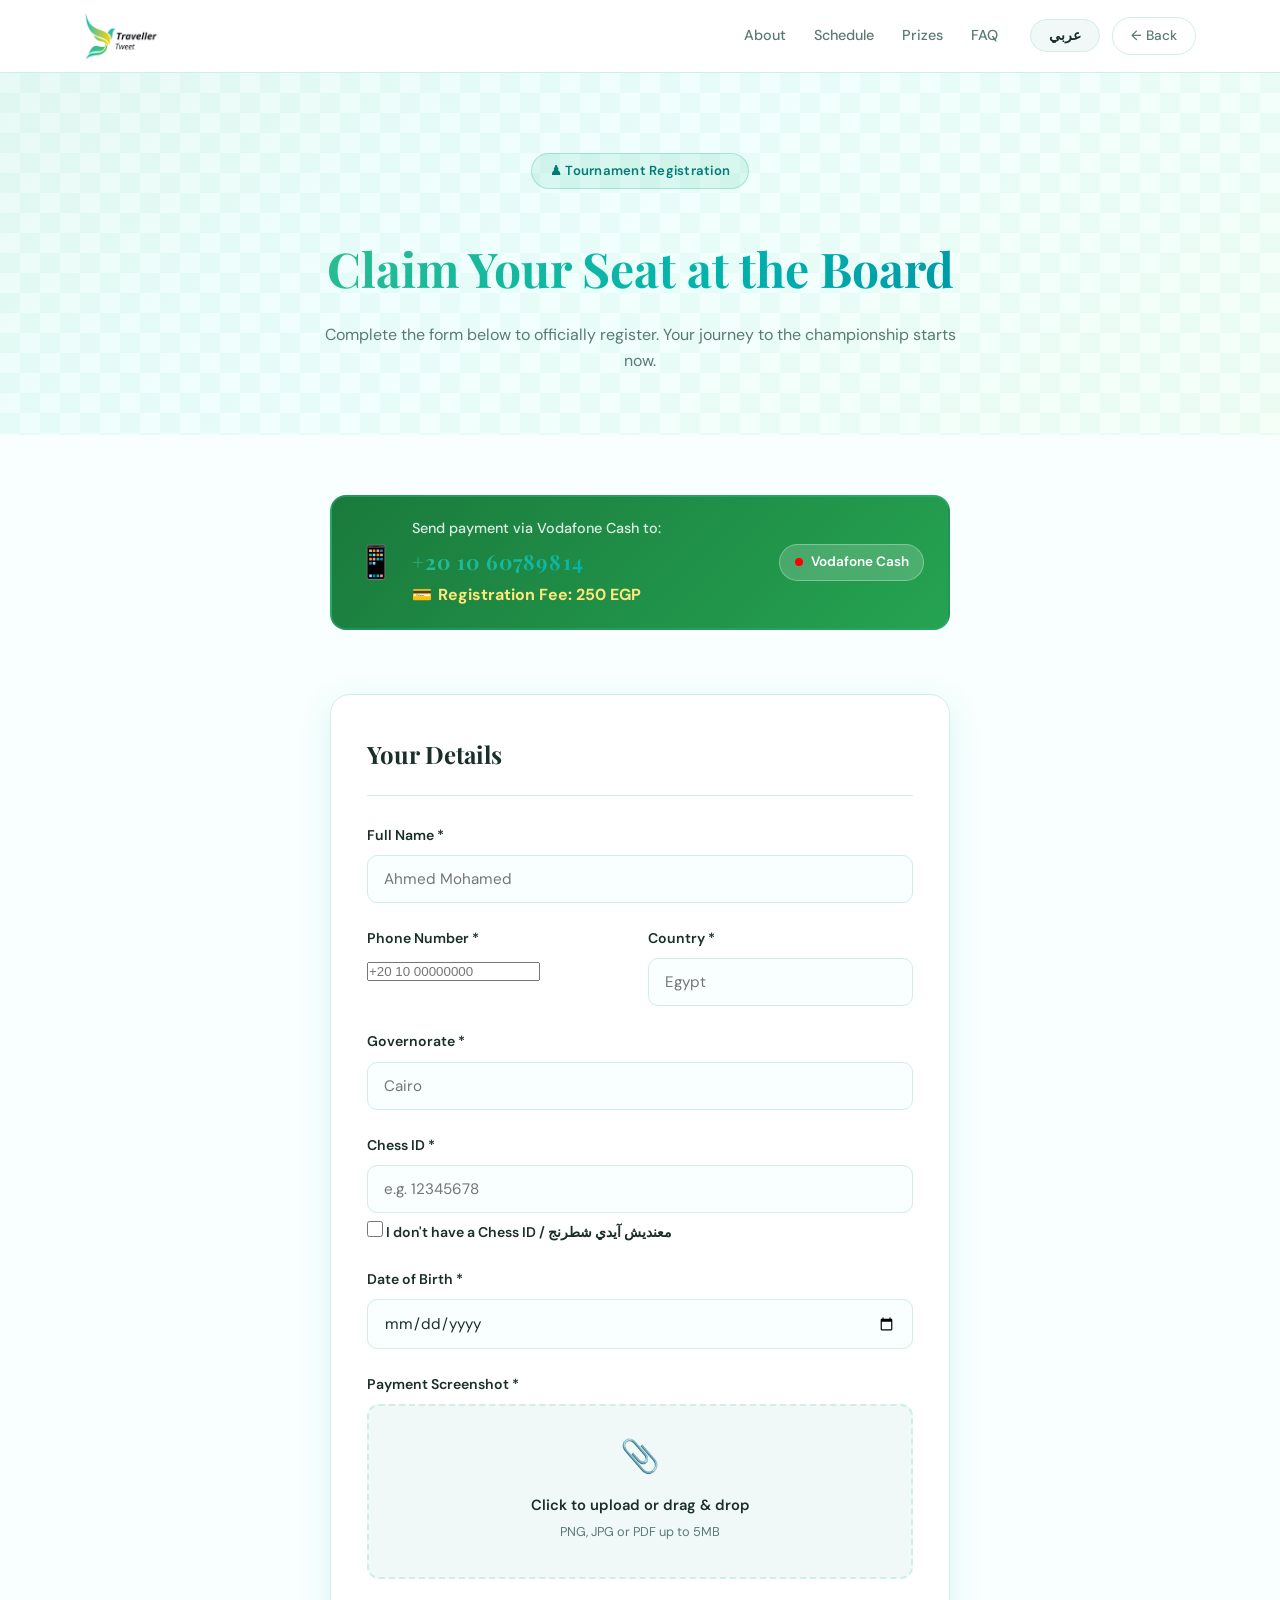
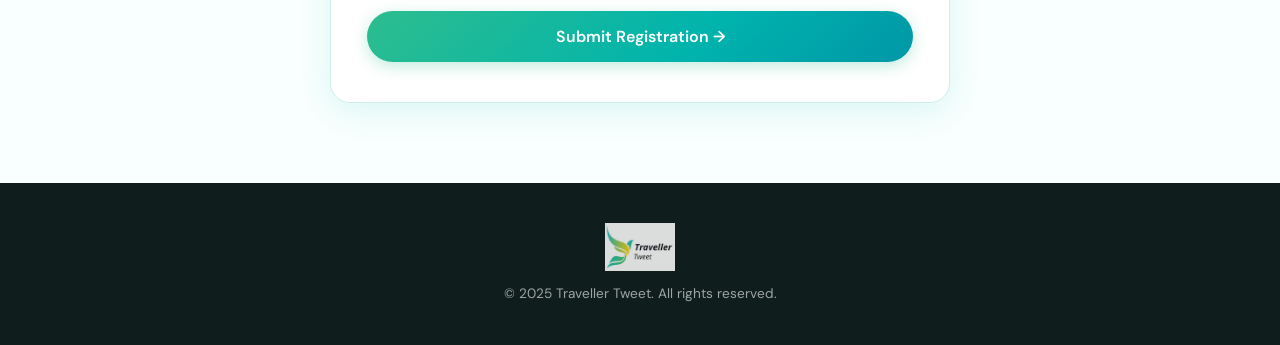
==== join.html @ 2dd45438 "Update join.html" ====
<!DOCTYPE html>
<html lang="en" dir="ltr">
<head>
  <meta charset="UTF-8"/>
  <meta name="viewport" content="width=device-width, initial-scale=1.0"/>
  <title>Join Tournament – Traveller Tweet</title>
  <link rel="stylesheet" href="style.css"/>
  <link href="https://fonts.googleapis.com/css2?family=Playfair+Display:wght@700;900&family=DM+Sans:wght@300;400;500;600&family=Cairo:wght@400;600;700;900&display=swap" rel="stylesheet"/>

  <style>
    /* ── Payment Box ───────────────────────────────────────────── */
    .payment-box {
      display: flex;
      align-items: center;
      gap: 1rem;
      background: linear-gradient(135deg, #1a7a3c 0%, #25a352 100%);
      border-radius: 16px;
      padding: 1.25rem 1.5rem;
      margin-bottom: 2rem;
      flex-wrap: wrap;
      width: 100%;
      box-sizing: border-box;
    }
    .payment-icon {
      font-size: 2rem;
      flex-shrink: 0;
    }
    .payment-info {
      flex: 1 1 auto;
      min-width: 0;
    }
    .payment-label {
      margin: 0 0 .2rem;
      color: rgba(255,255,255,.85);
      font-size: .9rem;
    }
    .payment-number {
      margin: 0 0 .25rem;
      color: #fff;
      font-size: 1.3rem;
      font-weight: 700;
      letter-spacing: .05em;
    }
    .payment-fee {
      margin: 0;
      color: #ffe87a;
      font-size: 1rem;
      font-weight: 700;
      display: flex;
      align-items: center;
      gap: .35rem;
    }
    .payment-fee::before { content: "💳"; }
    .payment-badge {
      display: flex;
      align-items: center;
      gap: .5rem;
      background: rgba(255,255,255,.18);
      border: 1px solid rgba(255,255,255,.3);
      border-radius: 50px;
      padding: .4rem .9rem;
      color: #fff;
      font-size: .85rem;
      font-weight: 600;
      flex-shrink: 0;
      white-space: nowrap;
    }
    .vf-dot {
      width: 8px; height: 8px;
      background: #ff0000;
      border-radius: 50%;
      display: inline-block;
    }

    /* ── New Fields ─────────────────────────────────────────────── */
    .form-row-2 {
      display: grid;
      grid-template-columns: 1fr 1fr;
      gap: 1rem;
    }
    @media (max-width: 540px) {
      .form-row-2 { grid-template-columns: 1fr; }
    }

    /* ── Chess ID / No-ID toggle ────────────────────────────────── */
    .no-id-check {
      display: flex;
      align-items: center;
      gap: .5rem;
      margin-top: .5rem;
      cursor: pointer;
      font-size: .88rem;
      color: var(--text-muted, #888);
      user-select: none;
    }
    .no-id-check input[type="checkbox"] {
      width: 16px; height: 16px;
      accent-color: var(--accent, #e8c96b);
      cursor: pointer;
    }
    #idCardGroup { display: none; }

    /* ── Upload area (reused style) ──────────────────────────────── */
    .upload-area {
      border: 2px dashed var(--border, #333);
      border-radius: 12px;
      padding: 1.5rem;
      text-align: center;
      cursor: pointer;
      transition: border-color .2s, background .2s;
    }
    .upload-area:hover,
    .upload-area.drag-over { border-color: var(--accent, #e8c96b); background: rgba(232,201,107,.05); }
    .upload-area.has-file   { border-color: #2ecc71; }

    /* ── Success card animation ─────────────────────────────────── */
    @keyframes cardFadeUp {
      from { opacity: 0; transform: translateY(40px) scale(.96); }
      to   { opacity: 1; transform: translateY(0)   scale(1);   }
    }
    @keyframes checkDraw {
      from { stroke-dashoffset: 100; }
      to   { stroke-dashoffset: 0;   }
    }
    .success-card {
      display: none;
      flex-direction: column;
      align-items: center;
      text-align: center;
      gap: 1.2rem;
      padding: 3rem 2rem;
    }
    .success-card.visible {
      animation: cardFadeUp .55s cubic-bezier(.22,1,.36,1) both;
    }
    .success-check-wrap {
      width: 90px; height: 90px;
      background: linear-gradient(135deg, #1a7a3c, #25a352);
      border-radius: 50%;
      display: flex; align-items: center; justify-content: center;
      box-shadow: 0 8px 32px rgba(37,163,82,.35);
    }
    .success-check-wrap svg {
      width: 48px; height: 48px;
    }
    .success-check-wrap svg polyline {
      stroke: #fff;
      stroke-width: 5;
      stroke-linecap: round;
      stroke-linejoin: round;
      fill: none;
      stroke-dasharray: 100;
      stroke-dashoffset: 100;
    }
    .success-card.visible .success-check-wrap svg polyline {
      animation: checkDraw .6s .45s ease forwards;
    }
  </style>
</head>
<body class="fade-in join-page">

  <!-- HEADER -->
  <header class="site-header">
    <div class="header-inner">
      <a href="index.html" class="logo-link">
        <img src="header-logo.jpg" alt="Traveller Tweet Logo" class="logo-img"/>
      </a>
      <nav class="main-nav">
        <a href="index.html#about"    data-i18n="about">About</a>
        <a href="index.html#schedule" data-i18n="schedule">Schedule</a>
        <a href="index.html#prizes"   data-i18n="prizes">Prizes</a>
        <a href="index.html#faq"      data-i18n="faq">FAQ</a>
      </nav>
      <div class="header-actions">
        <button class="lang-btn" id="langBtn" onclick="toggleLang()">عربي</button>
        <a href="index.html" class="btn-ghost-sm" data-i18n="back">← Back</a>
      </div>
      <button class="hamburger" id="hamburger" onclick="toggleMenu()">
        <span></span><span></span><span></span>
      </button>
    </div>
    <div class="mobile-menu" id="mobileMenu">
      <a href="index.html#about"    data-i18n="about">About</a>
      <a href="index.html#schedule" data-i18n="schedule">Schedule</a>
      <a href="index.html#prizes"   data-i18n="prizes">Prizes</a>
      <a href="index.html"          data-i18n="backHome">← Home</a>
    </div>
  </header>

  <!-- JOIN HERO -->
  <div class="join-hero">
    <div class="chess-bg-light"></div>
    <div class="join-hero-content">
      <div class="hero-badge" data-i18n="joinBadge">♟ Tournament Registration</div>
      <h1 data-i18n="joinTitle">Claim Your Seat at the Board</h1>
      <p data-i18n="joinSub">Complete the form below to officially register. Your journey to the championship starts now.</p>
    </div>
  </div>

  <!-- FORM SECTION -->
  <section class="form-section">
    <div class="form-container">

      <!-- Payment Box -->
      <div class="payment-box">
        <div class="payment-icon">📱</div>
        <div class="payment-info">
          <p class="payment-label" data-i18n="paymentLabel">Send payment via Vodafone Cash to:</p>
          <p class="payment-number" dir="ltr">+20 10 60789814</p>
          <p class="payment-fee" data-i18n="paymentFee">Registration Fee: 250 EGP</p>
        </div>
        <div class="payment-badge">
          <span class="vf-dot"></span>
          <span data-i18n="vodafoneCash">Vodafone Cash</span>
        </div>
      </div>

      <!-- Form -->
      <div class="reg-form" id="regForm">
        <h2 data-i18n="yourDetails">Your Details</h2>

        <!-- Full Name -->
        <div class="form-group">
          <label for="fullName" data-i18n="fullName">Full Name *</label>
          <input type="text" id="fullName" name="fullName"
                 data-i18n-placeholder="namePlaceholder" placeholder="Ahmed Mohamed" required/>
          <span class="err-msg" id="nameErr" data-i18n="nameErr">Full name is required.</span>
        </div>

        <!-- Phone + Country row -->
        <div class="form-row-2">
          <div class="form-group">
            <label for="phone" data-i18n="phone">Phone Number *</label>
            <input type="tel" id="phone" name="phone"
                   data-i18n-placeholder="phonePlaceholder" placeholder="+20 10 00000000" required/>
            <span class="err-msg" id="phoneErr" data-i18n="phoneErr">Phone number is required.</span>
          </div>
          <div class="form-group">
            <label for="country" data-i18n="country">Country *</label>
            <input type="text" id="country" name="country"
                   data-i18n-placeholder="countryPlaceholder" placeholder="Egypt" required/>
            <span class="err-msg" id="countryErr" data-i18n="countryErr">Country is required.</span>
          </div>
        </div>

        <!-- Governorate -->
        <div class="form-group">
          <label for="governorate" data-i18n="governorate">Governorate *</label>
          <input type="text" id="governorate" name="governorate"
                 data-i18n-placeholder="governoratePlaceholder" placeholder="Cairo" required/>
          <span class="err-msg" id="governorateErr" data-i18n="governorateErr">Governorate is required.</span>
        </div>

        <!-- Chess ID -->
        <div class="form-group" id="chessIdGroup">
          <label for="chessId" data-i18n="chessIdLabel">Chess ID *</label>
          <input type="text" id="chessId" name="chessId"
                 data-i18n-placeholder="chessIdPlaceholder" placeholder="e.g. 12345678"/>
          <span class="err-msg" id="chessIdErr" data-i18n="chessIdErr">Chess ID is required.</span>

          <!-- No-ID checkbox -->
          <label class="no-id-check">
            <input type="checkbox" id="noIdCheck" onchange="toggleChessId()"/>
            <span data-i18n="noIdLabel">I don't have a Chess ID / معنديش آيدي شطرنج</span>
          </label>
        </div>

        <!-- National ID upload (shown only if no Chess ID) -->
        <div class="form-group" id="idCardGroup">
          <label data-i18n="idCardLabel">National ID or Birth Certificate *</label>
          <p style="font-size:.8rem;color:var(--text-muted,#888);margin:.2rem 0 .6rem" data-i18n="idCardSub">الرقم القومي أو شهادة الميلاد</p>
          <div class="upload-area" id="idCardArea"
               onclick="document.getElementById('idCardFile').click()">
            <div class="upload-icon">🪪</div>
            <p class="upload-text" data-i18n="uploadText">Click to upload or drag & drop</p>
            <p class="upload-sub"  data-i18n="uploadSub">PNG, JPG or PDF up to 5MB</p>
            <p class="file-name"   id="idCardFileName"></p>
          </div>
          <input type="file" id="idCardFile" name="idCardFile" accept="image/*,.pdf"
                 style="display:none" onchange="handleIdFile(this)"/>
          <span class="err-msg" id="idCardErr" data-i18n="idCardErr">National ID / Birth Certificate is required.</span>
        </div>

        <!-- Date of Birth -->
        <div class="form-group">
          <label for="dob" data-i18n="dob">Date of Birth *</label>
          <input type="date" id="dob" name="dob" required/>
          <span class="err-msg" id="dobErr" data-i18n="dobErr">Date of birth is required.</span>
        </div>

        <!-- Payment Screenshot -->
        <div class="form-group">
          <label data-i18n="paymentShot">Payment Screenshot *</label>
          <div class="upload-area" id="uploadArea"
               onclick="document.getElementById('paymentFile').click()">
            <div class="upload-icon">📎</div>
            <p class="upload-text" data-i18n="uploadText">Click to upload or drag & drop</p>
            <p class="upload-sub"  data-i18n="uploadSub">PNG, JPG or PDF up to 5MB</p>
            <p class="file-name"   id="fileName"></p>
          </div>
          <input type="file" id="paymentFile" name="paymentFile" accept="image/*,.pdf"
                 style="display:none" onchange="handleFile(this)"/>
          <span class="err-msg" id="fileErr" data-i18n="fileErr">Payment screenshot is required.</span>
        </div>

        <!-- Submit -->
        <button class="btn-primary btn-lg btn-submit" id="submitBtn"
                onclick="submitForm(event)" data-i18n="submitBtn">
          Submit Registration →
        </button>

        <p id="statusMsg" style="display:none; margin-top:1rem; font-weight:600;
           text-align:center; color:var(--green, #2ecc71);"></p>
      </div>

      <!-- ✅ Success card -->
      <div class="success-card" id="successCard">
        <div class="success-check-wrap">
          <svg viewBox="0 0 52 52" xmlns="http://www.w3.org/2000/svg">
            <polyline points="12,26 22,36 40,18"/>
          </svg>
        </div>
        <h2 data-i18n="successTitle">You're Registered!</h2>
        <p data-i18n="successMsg">
          We've received your application. You'll be contacted shortly with confirmation details. Good luck!
        </p>
        <a href="index.html" class="btn-primary" data-i18n="backToHome">Back to Home</a>
      </div>

    </div>
  </section>

  <!-- FOOTER -->
  <footer class="site-footer">
    <div class="container footer-inner">
      <img src="header-logo.jpg" alt="Traveller Tweet" class="footer-logo"/>
      <p data-i18n="copyright">© 2025 Traveller Tweet. All rights reserved.</p>
    </div>
  </footer>

  <script type="module" src="script.js"></script>

  <script>
  // ── ① Google Apps Script URL ─────────────────────────────────
  const GOOGLE_SCRIPT_URL = "https://script.google.com/macros/s/AKfycbxjRsUhPSDvwGCmQASWyXhKKic0Wv-RFQT1J3P06_CB3QSrv6Gf2HxsJ17MmNuFIJTW/exec";

  // ── ② i18n strings ───────────────────────────────────────────
  const i18n = {
    en: {
      about:              "About",
      schedule:           "Schedule",
      prizes:             "Prizes",
      faq:                "FAQ",
      back:               "← Back",
      backHome:           "← Home",
      joinBadge:          "♟ Tournament Registration",
      joinTitle:          "Claim Your Seat at the Board",
      joinSub:            "Complete the form below to officially register. Your journey to the championship starts now.",
      paymentLabel:       "Send payment via Vodafone Cash to:",
      paymentFee:         "Registration Fee: 250 EGP",
      vodafoneCash:       "Vodafone Cash",
      yourDetails:        "Your Details",
      fullName:           "Full Name *",
      namePlaceholder:    "Ahmed Mohamed",
      phone:              "Phone Number *",
      phonePlaceholder:   "+20 10 00000000",
      country:            "Country *",
      countryPlaceholder: "Egypt",
      governorate:        "Governorate *",
      governoratePlaceholder: "Cairo",
      chessIdLabel:       "Chess ID *",
      chessIdPlaceholder: "e.g. 12345678",
      noIdLabel:          "I don't have a Chess ID / معنديش آيدي شطرنج",
      idCardLabel:        "National ID or Birth Certificate *",
      idCardSub:          "الرقم القومي أو شهادة الميلاد",
      dob:                "Date of Birth *",
      paymentShot:        "Payment Screenshot *",
      uploadText:         "Click to upload or drag & drop",
      uploadSub:          "PNG, JPG or PDF up to 5MB",
      submitBtn:          "Submit Registration →",
      nameErr:            "Full name is required.",
      phoneErr:           "Phone number is required.",
      countryErr:         "Country is required.",
      governorateErr:     "Governorate is required.",
      chessIdErr:         "Chess ID is required.",
      idCardErr:          "National ID / Birth Certificate is required.",
      dobErr:             "Date of birth is required.",
      fileErr:            "Payment screenshot is required.",
      successTitle:       "You're Registered!",
      successMsg:         "We've received your application. You'll be contacted shortly with confirmation details. Good luck!",
      backToHome:         "Back to Home",
      copyright:          "© 2025 Traveller Tweet. All rights reserved.",
      sending:            "Sending… please wait",
      errorGeneric:       "Something went wrong. Please try again.",
      successStatus:      "✓ Your registration and screenshot were received successfully!",
    },
    ar: {
      about:              "عن البطولة",
      schedule:           "الجدول",
      prizes:             "الجوائز",
      faq:                "الأسئلة الشائعة",
      back:               "→ رجوع",
      backHome:           "→ الرئيسية",
      joinBadge:          "♟ تسجيل البطولة",
      joinTitle:          "احجز مقعدك على الرقعة",
      joinSub:            "أكمل النموذج التالي للتسجيل الرسمي. رحلتك نحو البطولة تبدأ الآن.",
      paymentLabel:       "أرسل الدفع عبر فودافون كاش إلى:",
      paymentFee:         "رسوم الاشتراك: 250 جنيه مصري",
      vodafoneCash:       "فودافون كاش",
      yourDetails:        "بياناتك",
      fullName:           "الاسم الكامل *",
      namePlaceholder:    "أحمد محمد",
      phone:              "رقم الموبايل *",
      phonePlaceholder:   "+20 10 00000000",
      country:            "الدولة *",
      countryPlaceholder: "مصر",
      governorate:        "المحافظة *",
      governoratePlaceholder: "القاهرة",
      chessIdLabel:       "Chess ID *",
      chessIdPlaceholder: "مثال: 12345678",
      noIdLabel:          "I don't have a Chess ID / معنديش آيدي شطرنج",
      idCardLabel:        "الرقم القومي أو شهادة الميلاد *",
      idCardSub:          "National ID or Birth Certificate",
      dob:                "تاريخ الميلاد *",
      paymentShot:        "سكرين شوت الدفع *",
      uploadText:         "انقر للرفع أو اسحب الملف هنا",
      uploadSub:          "PNG أو JPG أو PDF حتى 5 ميجا",
      submitBtn:          "إرسال التسجيل ←",
      nameErr:            "الاسم الكامل مطلوب.",
      phoneErr:           "رقم الموبايل مطلوب.",
      countryErr:         "الدولة مطلوبة.",
      governorateErr:     "المحافظة مطلوبة.",
      chessIdErr:         "Chess ID مطلوب.",
      idCardErr:          "الرقم القومي أو شهادة الميلاد مطلوبة.",
      dobErr:             "تاريخ الميلاد مطلوب.",
      fileErr:            "سكرين شوت الدفع مطلوب.",
      successTitle:       "تم تسجيلك!",
      successMsg:         "استلمنا طلبك وبياناتك بنجاح. سيتم التواصل معك قريباً. حظاً موفقاً!",
      backToHome:         "العودة للرئيسية",
      copyright:          "© 2025 Traveller Tweet. جميع الحقوق محفوظة.",
      sending:            "جاري الإرسال… يرجى الانتظار",
      errorGeneric:       "حدث خطأ، يرجى المحاولة مرة أخرى.",
      successStatus:      "✓ تم استلام بياناتك وسكرين الشوت بنجاح!",
    }
  };

  let currentLang = localStorage.getItem("lang") || "en";

  function applyLang(lang) {
    currentLang = lang;
    localStorage.setItem("lang", lang);
    const isAr = lang === "ar";
    document.documentElement.lang = lang;
    document.documentElement.dir  = isAr ? "rtl" : "ltr";
    document.body.style.fontFamily = isAr ? "'Cairo', sans-serif" : "'DM Sans', sans-serif";

    document.querySelectorAll("[data-i18n]").forEach(el => {
      const key = el.getAttribute("data-i18n");
      if (i18n[lang][key] !== undefined) el.textContent = i18n[lang][key];
    });
    document.querySelectorAll("[data-i18n-placeholder]").forEach(el => {
      const key = el.getAttribute("data-i18n-placeholder");
      if (i18n[lang][key] !== undefined) el.placeholder = i18n[lang][key];
    });
    document.getElementById("langBtn").textContent = isAr ? "English" : "عربي";
  }

  function toggleLang() { applyLang(currentLang === "en" ? "ar" : "en"); }

  applyLang(currentLang);

  // ── ③ Chess ID / No-ID toggle ─────────────────────────────────
  function toggleChessId() {
    const checked = document.getElementById("noIdCheck").checked;
    const chessInput = document.getElementById("chessId");
    const idCardGroup = document.getElementById("idCardGroup");

    if (checked) {
      chessInput.removeAttribute("required");
      chessInput.value = "";
      chessInput.disabled = true;
      chessInput.style.opacity = ".4";
      idCardGroup.style.display = "block";
    } else {
      chessInput.setAttribute("required", "");
      chessInput.disabled = false;
      chessInput.style.opacity = "1";
      idCardGroup.style.display = "none";
      document.getElementById("idCardFile").value = "";
      document.getElementById("idCardFileName").textContent = "";
      document.getElementById("idCardArea").classList.remove("has-file");
    }
  }

  // ── ④ Drag & Drop – payment screenshot ───────────────────────
  const uploadArea = document.getElementById("uploadArea");
  uploadArea.addEventListener("dragover", e => { e.preventDefault(); uploadArea.classList.add("drag-over"); });
  uploadArea.addEventListener("dragleave", () => uploadArea.classList.remove("drag-over"));
  uploadArea.addEventListener("drop", e => {
    e.preventDefault();
    uploadArea.classList.remove("drag-over");
    const file = e.dataTransfer.files[0];
    if (file) { document.getElementById("paymentFile").files = e.dataTransfer.files; showFileName(file.name); }
  });

  // Drag & Drop – ID card
  const idCardArea = document.getElementById("idCardArea");
  idCardArea.addEventListener("dragover", e => { e.preventDefault(); idCardArea.classList.add("drag-over"); });
  idCardArea.addEventListener("dragleave", () => idCardArea.classList.remove("drag-over"));
  idCardArea.addEventListener("drop", e => {
    e.preventDefault();
    idCardArea.classList.remove("drag-over");
    const file = e.dataTransfer.files[0];
    if (file) { document.getElementById("idCardFile").files = e.dataTransfer.files; showIdFileName(file.name); }
  });

  function handleFile(input)   { if (input.files[0]) showFileName(input.files[0].name); }
  function handleIdFile(input) { if (input.files[0]) showIdFileName(input.files[0].name); }

  function showFileName(name) {
    const fn = document.getElementById("fileName");
    fn.textContent = "✓ " + name; fn.style.color = "var(--green, #2ecc71)";
    uploadArea.classList.add("has-file");
    document.getElementById("fileErr").style.display = "none";
  }
  function showIdFileName(name) {
    const fn = document.getElementById("idCardFileName");
    fn.textContent = "✓ " + name; fn.style.color = "var(--green, #2ecc71)";
    idCardArea.classList.add("has-file");
    document.getElementById("idCardErr").style.display = "none";
  }

  // ── ⑤ File → base64 ──────────────────────────────────────────
  function fileToBase64(file) {
    return new Promise((resolve, reject) => {
      const reader = new FileReader();
      reader.onload  = () => resolve(reader.result);
      reader.onerror = reject;
      reader.readAsDataURL(file);
    });
  }

  // ── ⑥ Submit ─────────────────────────────────────────────────
  async function submitForm(e) {
    e.preventDefault();

    const t          = i18n[currentLang];
    const submitBtn  = document.getElementById("submitBtn");
    const statusMsg  = document.getElementById("statusMsg");
    const noId       = document.getElementById("noIdCheck").checked;

    // Reset errors
    document.querySelectorAll(".err-msg").forEach(m => m.style.display = "none");
    document.querySelectorAll("input").forEach(i => i.classList.remove("input-err"));
    statusMsg.style.display = "none";

    let valid = true;
    function require(id, errId) {
      const el = document.getElementById(id);
      if (!el.value.trim()) {
        el.classList.add("input-err");
        document.getElementById(errId).style.display = "block";
        valid = false;
      }
    }

    require("fullName",    "nameErr");
    require("phone",       "phoneErr");
    require("country",     "countryErr");
    require("governorate", "governorateErr");
    require("dob",         "dobErr");

    // Chess ID required only if checkbox is NOT ticked
    if (!noId) {
      const chessVal = document.getElementById("chessId").value.trim();
      if (!chessVal) {
        document.getElementById("chessId").classList.add("input-err");
        document.getElementById("chessIdErr").style.display = "block";
        valid = false;
      }
    }

    // ID card required if checkbox IS ticked
    if (noId && !document.getElementById("idCardFile").files[0]) {
      document.getElementById("idCardErr").style.display = "block";
      valid = false;
    }

    // Payment screenshot always required
    if (!document.getElementById("paymentFile").files[0]) {
      document.getElementById("fileErr").style.display = "block";
      valid = false;
    }

    if (!valid) return;

    // No URL fallback
    if (!GOOGLE_SCRIPT_URL) {
      console.warn("GOOGLE_SCRIPT_URL is empty – showing success without saving.");
      showSuccess(); return;
    }

    submitBtn.disabled     = true;
    submitBtn.textContent  = t.sending;

    try {
      const payFile    = document.getElementById("paymentFile").files[0];
      const payBase64  = await fileToBase64(payFile);

      let idCardBase64 = null;
      if (noId) {
        const idFile = document.getElementById("idCardFile").files[0];
        idCardBase64 = await fileToBase64(idFile);
      }

      const payload = {
        fullName:     document.getElementById("fullName").value.trim(),
        phone:        document.getElementById("phone").value.trim(),
        country:      document.getElementById("country").value.trim(),
        governorate:  document.getElementById("governorate").value.trim(),
        chessId:      noId ? "" : document.getElementById("chessId").value.trim(),
        dob:          document.getElementById("dob").value,
        fileBase64:   payBase64,
        fileName:     payFile.name,
        mimeType:     payFile.type || "image/jpeg",
        idCardBase64: idCardBase64,
      };

      await fetch(GOOGLE_SCRIPT_URL, {
        method:  "POST",
        mode:    "no-cors",
        headers: { "Content-Type": "text/plain;charset=utf-8" },
        body:    JSON.stringify(payload),
      });

      // no-cors returns opaque response – treat reaching here as success
      showSuccess();

    } catch (err) {
      console.error("Submission error:", err);
      statusMsg.textContent   = i18n[currentLang].errorGeneric;
      statusMsg.style.color   = "#e74c3c";
      statusMsg.style.display = "block";
      submitBtn.disabled      = false;
      submitBtn.textContent   = i18n[currentLang].submitBtn;
    }
  }

  // ── ⑦ Show success with animation ────────────────────────────
  function showSuccess() {
    document.getElementById("regForm").style.display = "none";
    const card = document.getElementById("successCard");
    card.style.display = "flex";
    // Trigger animation on next frame
    requestAnimationFrame(() => requestAnimationFrame(() => card.classList.add("visible")));
    applyLang(currentLang);
    window.scrollTo({ top: 0, behavior: "smooth" });
  }
  </script>
</body>
</html>
---- style.css ----
/* ===================================================
   TRAVELLER TWEET – CHESS TOURNAMENT
   style.css
=================================================== */

/* ---- VARIABLES ---- */
:root {
  --green:       #2DBD8E;
  --teal:        #00B4AD;
  --yellow:      #D4E24A;
  --dark-teal:   #007B75;
  --grad:        linear-gradient(135deg, #2DBD8E 0%, #00B4AD 60%, #0097A7 100%);
  --grad-hero:   linear-gradient(145deg, #e8faf5 0%, #f0fffe 40%, #f5fff8 100%);
  --bg:          #f8fffe;
  --bg-alt:      #f0f9f7;
  --text:        #1a2e2a;
  --text-muted:  #5a7a74;
  --border:      #d0ede8;
  --white:       #ffffff;
  --shadow:      0 8px 32px rgba(0, 180, 173, 0.12);
  --shadow-lg:   0 20px 60px rgba(0, 180, 173, 0.18);
  --radius:      16px;
  --radius-sm:   10px;
  --font-display: 'Playfair Display', Georgia, serif;
  --font-body:    'DM Sans', sans-serif;
  --font-arabic:  'Cairo', 'DM Sans', sans-serif;
}

/* ---- RESET ---- */
*, *::before, *::after { box-sizing: border-box; margin: 0; padding: 0; }
html { scroll-behavior: smooth; }
body {
  font-family: var(--font-body);
  background: var(--bg);
  color: var(--text);
  line-height: 1.65;
  overflow-x: hidden;
}
[lang="ar"] body, body.rtl { font-family: var(--font-arabic); }
img { max-width: 100%; display: block; }
a { text-decoration: none; color: inherit; }

/* ---- FADE IN ---- */
.fade-in { animation: fadeIn 0.7s ease both; }
@keyframes fadeIn {
  from { opacity: 0; transform: translateY(18px); }
  to   { opacity: 1; transform: translateY(0); }
}

/* ---- CONTAINER ---- */
.container {
  max-width: 1160px;
  margin: 0 auto;
  padding: 0 24px;
}

/* ---- CHESS BACKGROUND ---- */
.chess-bg, .chess-bg-light {
  position: absolute;
  inset: 0;
  pointer-events: none;
  z-index: 0;
}
.chess-bg {
  background-image:
    repeating-conic-gradient(rgba(45,189,142,0.04) 0% 25%, transparent 0% 50%);
  background-size: 60px 60px;
}
.chess-bg-light {
  background-image:
    repeating-conic-gradient(rgba(45,189,142,0.05) 0% 25%, transparent 0% 50%);
  background-size: 40px 40px;
}

/* ===================================================
   HEADER
=================================================== */
.site-header {
  position: sticky;
  top: 0;
  z-index: 100;
  background: rgba(255,255,255,0.92);
  backdrop-filter: blur(16px);
  border-bottom: 1px solid var(--border);
  transition: box-shadow 0.3s;
}
.site-header.scrolled { box-shadow: var(--shadow); }

.header-inner {
  max-width: 1160px;
  margin: 0 auto;
  padding: 0 24px;
  height: 72px;
  display: flex;
  align-items: center;
  gap: 32px;
}

.logo-link { display: flex; align-items: center; flex-shrink: 0; }
.logo-img { height: 52px; width: auto; object-fit: contain; }

.main-nav {
  display: flex;
  gap: 28px;
  margin-left: auto;
}
.main-nav a {
  font-size: 0.9rem;
  font-weight: 500;
  color: var(--text-muted);
  transition: color 0.2s;
  position: relative;
}
.main-nav a::after {
  content: '';
  position: absolute;
  bottom: -4px; left: 0;
  width: 0; height: 2px;
  background: var(--grad);
  border-radius: 2px;
  transition: width 0.25s;
}
.main-nav a:hover { color: var(--green); }
.main-nav a:hover::after { width: 100%; }

.header-actions { display: flex; align-items: center; gap: 12px; }

/* Lang Button */
.lang-btn {
  background: var(--bg-alt);
  border: 1.5px solid var(--border);
  color: var(--text);
  padding: 7px 18px;
  border-radius: 40px;
  font-size: 0.85rem;
  font-weight: 600;
  cursor: pointer;
  transition: all 0.25s;
  font-family: inherit;
}
.lang-btn:hover {
  background: var(--grad);
  color: #fff;
  border-color: transparent;
}

/* Primary Button */
.btn-primary {
  display: inline-flex;
  align-items: center;
  gap: 6px;
  background: var(--grad);
  color: #fff;
  padding: 10px 24px;
  border-radius: 40px;
  font-weight: 600;
  font-size: 0.9rem;
  border: none;
  cursor: pointer;
  transition: transform 0.22s, box-shadow 0.22s, opacity 0.22s;
  box-shadow: 0 4px 16px rgba(45,189,142,0.3);
  font-family: inherit;
  white-space: nowrap;
}
.btn-primary:hover {
  transform: translateY(-2px);
  box-shadow: 0 8px 28px rgba(45,189,142,0.4);
}
.btn-primary.btn-lg {
  padding: 15px 36px;
  font-size: 1rem;
  border-radius: 50px;
}
.btn-primary.btn-submit {
  width: 100%;
  justify-content: center;
  margin-top: 8px;
  font-size: 1rem;
}

/* Ghost Button */
.btn-ghost {
  display: inline-flex;
  align-items: center;
  padding: 12px 28px;
  border-radius: 50px;
  border: 2px solid var(--border);
  color: var(--text-muted);
  font-weight: 500;
  font-size: 0.95rem;
  transition: all 0.22s;
}
.btn-ghost:hover { border-color: var(--green); color: var(--green); }

.btn-ghost-sm {
  padding: 7px 18px;
  border-radius: 40px;
  border: 1.5px solid var(--border);
  color: var(--text-muted);
  font-size: 0.85rem;
  font-weight: 500;
  transition: all 0.22s;
}
.btn-ghost-sm:hover { border-color: var(--green); color: var(--green); }

/* Hamburger */
.hamburger {
  display: none;
  flex-direction: column;
  gap: 5px;
  background: none;
  border: none;
  cursor: pointer;
  padding: 6px;
  margin-left: auto;
}
.hamburger span {
  display: block;
  width: 24px; height: 2.5px;
  background: var(--text);
  border-radius: 2px;
  transition: all 0.3s;
}

/* Mobile Menu */
.mobile-menu {
  display: none;
  flex-direction: column;
  gap: 0;
  background: #fff;
  border-top: 1px solid var(--border);
  padding: 8px 0 16px;
}
.mobile-menu a {
  padding: 12px 24px;
  font-weight: 500;
  color: var(--text-muted);
  transition: color 0.2s;
}
.mobile-menu a:hover { color: var(--green); }
.mobile-menu .mobile-cta {
  margin: 12px 24px 0;
  text-align: center;
  justify-content: center;
}
.mobile-menu.open { display: flex; }

/* ===================================================
   HERO
=================================================== */
.hero {
  position: relative;
  min-height: calc(100vh - 72px);
  display: grid;
  grid-template-columns: 1fr 1fr;
  align-items: center;
  gap: 48px;
  padding: 80px 60px 80px;
  background: var(--grad-hero);
  overflow: hidden;
}

.hero-content { position: relative; z-index: 1; }

.hero-badge {
  display: inline-block;
  background: rgba(45,189,142,0.12);
  color: var(--dark-teal);
  border: 1.5px solid rgba(45,189,142,0.3);
  padding: 6px 18px;
  border-radius: 40px;
  font-size: 0.82rem;
  font-weight: 600;
  letter-spacing: 0.02em;
  margin-bottom: 24px;
  animation: fadeIn 0.6s ease 0.1s both;
}

.hero-title {
  font-family: var(--font-display);
  font-size: clamp(2.4rem, 5vw, 4rem);
  line-height: 1.12;
  margin-bottom: 24px;
  animation: fadeIn 0.6s ease 0.2s both;
}
.gradient-text {
  background: var(--grad);
  -webkit-background-clip: text;
  -webkit-text-fill-color: transparent;
  background-clip: text;
}
.hero-accent {
  color: var(--text);
  font-style: italic;
}

.hero-sub {
  font-size: 1.05rem;
  color: var(--text-muted);
  max-width: 480px;
  margin-bottom: 36px;
  animation: fadeIn 0.6s ease 0.3s both;
}

.hero-btns {
  display: flex;
  gap: 16px;
  flex-wrap: wrap;
  margin-bottom: 52px;
  animation: fadeIn 0.6s ease 0.4s both;
}

.hero-stats {
  display: flex;
  align-items: center;
  gap: 28px;
  animation: fadeIn 0.6s ease 0.5s both;
}
.stat { display: flex; flex-direction: column; }
.stat-num {
  font-family: var(--font-display);
  font-size: 1.7rem;
  font-weight: 700;
  background: var(--grad);
  -webkit-background-clip: text;
  -webkit-text-fill-color: transparent;
  background-clip: text;
}
.stat-lbl { font-size: 0.78rem; color: var(--text-muted); font-weight: 500; }
.stat-div { width: 1px; height: 36px; background: var(--border); }

/* Hero Board */
.hero-board {
  position: relative;
  z-index: 1;
  display: flex;
  justify-content: center;
  align-items: center;
  animation: fadeIn 0.8s ease 0.3s both;
}
.board-wrap { position: relative; }

.mini-board {
  width: 340px; height: 340px;
  display: grid;
  grid-template-columns: repeat(8, 1fr);
  grid-template-rows: repeat(8, 1fr);
  border-radius: 16px;
  overflow: hidden;
  box-shadow: var(--shadow-lg);
  border: 4px solid rgba(45,189,142,0.2);
}

.piece-float {
  position: absolute;
  font-size: 2.8rem;
  filter: drop-shadow(0 4px 12px rgba(45,189,142,0.4));
  animation: floatPiece 4s ease-in-out infinite;
  user-select: none;
}
.piece-1 { top: -24px; right: -16px; animation-delay: 0s; color: var(--green); }
.piece-2 { bottom: -20px; left: -24px; animation-delay: 1.3s; color: var(--teal); }
.piece-3 { bottom: 40px; right: -28px; animation-delay: 0.7s; color: var(--dark-teal); }

@keyframes floatPiece {
  0%, 100% { transform: translateY(0) rotate(0deg); }
  50%       { transform: translateY(-12px) rotate(5deg); }
}

/* ===================================================
   SECTIONS
=================================================== */
.section { padding: 96px 24px; }
.alt-bg { background: var(--bg-alt); }

.section-label {
  display: inline-block;
  background: rgba(45,189,142,0.1);
  color: var(--green);
  padding: 5px 16px;
  border-radius: 40px;
  font-size: 0.78rem;
  font-weight: 700;
  letter-spacing: 0.08em;
  text-transform: uppercase;
  margin-bottom: 16px;
}

.section h2 {
  font-family: var(--font-display);
  font-size: clamp(1.8rem, 3.5vw, 2.8rem);
  line-height: 1.2;
  margin-bottom: 56px;
}

/* ===================================================
   ABOUT
=================================================== */
.about-grid {
  display: grid;
  grid-template-columns: repeat(3, 1fr);
  gap: 28px;
}
.about-card {
  background: var(--white);
  border: 1px solid var(--border);
  border-radius: var(--radius);
  padding: 40px 32px;
  transition: transform 0.25s, box-shadow 0.25s;
  position: relative;
  overflow: hidden;
}
.about-card::before {
  content: '';
  position: absolute;
  top: 0; left: 0; right: 0;
  height: 3px;
  background: var(--grad);
  transform: scaleX(0);
  transform-origin: left;
  transition: transform 0.35s;
}
.about-card:hover { transform: translateY(-6px); box-shadow: var(--shadow-lg); }
.about-card:hover::before { transform: scaleX(1); }
.about-icon { font-size: 2.4rem; margin-bottom: 20px; }
.about-card h3 { font-size: 1.15rem; font-weight: 700; margin-bottom: 12px; }
.about-card p { color: var(--text-muted); font-size: 0.92rem; line-height: 1.7; }

/* ===================================================
   TIMELINE
=================================================== */
.timeline {
  position: relative;
  max-width: 680px;
  margin: 0 auto;
}
.timeline::before {
  content: '';
  position: absolute;
  left: 80px;
  top: 0; bottom: 0;
  width: 2px;
  background: linear-gradient(to bottom, var(--green), var(--teal));
}
[dir="rtl"] .timeline::before { left: auto; right: 80px; }

.timeline-item {
  display: flex;
  align-items: flex-start;
  gap: 28px;
  margin-bottom: 48px;
  position: relative;
}
.t-date {
  width: 80px;
  flex-shrink: 0;
  font-size: 0.78rem;
  font-weight: 700;
  color: var(--green);
  text-align: right;
  padding-top: 4px;
  text-transform: uppercase;
  letter-spacing: 0.04em;
}
[dir="rtl"] .t-date { text-align: left; }
.t-dot {
  width: 16px; height: 16px;
  border-radius: 50%;
  background: var(--grad);
  flex-shrink: 0;
  margin-top: 4px;
  box-shadow: 0 0 0 4px rgba(45,189,142,0.18);
  position: relative;
  z-index: 1;
}
.t-info h4 { font-size: 1rem; font-weight: 700; margin-bottom: 6px; }
.t-info p { color: var(--text-muted); font-size: 0.9rem; }

/* ===================================================
   PRIZES
=================================================== */
.prizes-grid {
  display: flex;
  justify-content: center;
  align-items: flex-end;
  gap: 24px;
  flex-wrap: wrap;
}
.prize-card {
  background: var(--white);
  border: 1px solid var(--border);
  border-radius: 20px;
  padding: 40px 32px;
  text-align: center;
  min-width: 220px;
  position: relative;
  transition: transform 0.25s, box-shadow 0.25s;
}
.prize-card:hover { transform: translateY(-8px); box-shadow: var(--shadow-lg); }
.prize-card.gold {
  background: linear-gradient(160deg, #fffef0 0%, #fff8d4 100%);
  border-color: #f0d060;
  transform: scale(1.08);
  box-shadow: 0 12px 40px rgba(240,208,96,0.25);
}
.prize-card.gold:hover { transform: scale(1.08) translateY(-8px); }
.prize-crown {
  position: absolute;
  top: -20px; left: 50%;
  transform: translateX(-50%);
  font-size: 2rem;
}
.prize-rank {
  font-family: var(--font-display);
  font-size: 0.85rem;
  color: var(--text-muted);
  margin-bottom: 12px;
  font-weight: 700;
}
.prize-icon { font-size: 3rem; margin-bottom: 14px; }
.prize-name { font-weight: 700; font-size: 1.05rem; margin-bottom: 12px; }
.prize-amt {
  font-family: var(--font-display);
  font-size: 2rem;
  font-weight: 900;
  background: var(--grad);
  -webkit-background-clip: text;
  -webkit-text-fill-color: transparent;
  background-clip: text;
  margin-bottom: 10px;
}
.prize-card p { color: var(--text-muted); font-size: 0.83rem; }

/* ===================================================
   FAQ
=================================================== */
.faq-container { max-width: 720px; }
.faq-list { display: flex; flex-direction: column; gap: 12px; }
.faq-item { background: var(--white); border: 1px solid var(--border); border-radius: var(--radius-sm); overflow: hidden; }
.faq-q {
  width: 100%;
  display: flex;
  justify-content: space-between;
  align-items: center;
  padding: 20px 24px;
  background: none;
  border: none;
  cursor: pointer;
  font-family: inherit;
  font-size: 0.95rem;
  font-weight: 600;
  color: var(--text);
  text-align: left;
  gap: 16px;
}
[dir="rtl"] .faq-q { text-align: right; }
.faq-arrow { font-size: 1rem; color: var(--green); transition: transform 0.3s; flex-shrink: 0; }
.faq-item.open .faq-arrow { transform: rotate(180deg); }
.faq-a {
  max-height: 0;
  overflow: hidden;
  padding: 0 24px;
  color: var(--text-muted);
  font-size: 0.9rem;
  line-height: 1.75;
  transition: max-height 0.4s ease, padding 0.4s ease;
}
.faq-item.open .faq-a { max-height: 200px; padding: 0 24px 20px; }

/* ===================================================
   CTA BANNER
=================================================== */
.cta-banner {
  background: var(--grad);
  padding: 80px 24px;
  text-align: center;
  position: relative;
  overflow: hidden;
}
.cta-banner::before {
  content: '';
  position: absolute;
  inset: 0;
  background-image: repeating-conic-gradient(rgba(255,255,255,0.04) 0% 25%, transparent 0% 50%);
  background-size: 40px 40px;
}
.cta-inner { position: relative; z-index: 1; }
.cta-chess-piece {
  font-size: 3.5rem;
  margin-bottom: 20px;
  display: block;
  animation: floatPiece 3.5s ease-in-out infinite;
}
.cta-banner h2 {
  font-family: var(--font-display);
  font-size: clamp(1.6rem, 3.5vw, 2.4rem);
  color: #fff;
  margin-bottom: 32px;
}
.cta-banner .btn-primary {
  background: #fff;
  color: var(--dark-teal);
  box-shadow: 0 8px 32px rgba(0,0,0,0.15);
}
.cta-banner .btn-primary:hover {
  background: #f0fff9;
  box-shadow: 0 12px 40px rgba(0,0,0,0.2);
}

/* ===================================================
   FOOTER
=================================================== */
.site-footer {
  background: #0f1e1c;
  color: rgba(255,255,255,0.6);
  padding: 40px 24px;
}
.footer-inner {
  display: flex;
  flex-direction: column;
  align-items: center;
  gap: 12px;
  text-align: center;
}
.footer-logo { height: 48px; width: auto; opacity: 0.85; }
.footer-inner p { font-size: 0.85rem; }
.footer-contact a { color: var(--green); }
.footer-contact a:hover { text-decoration: underline; }

/* ===================================================
   JOIN PAGE
=================================================== */
.join-page { background: var(--bg); }

.join-hero {
  position: relative;
  padding: 80px 24px 60px;
  background: var(--grad-hero);
  text-align: center;
  overflow: hidden;
}
.join-hero-content { position: relative; z-index: 1; max-width: 640px; margin: 0 auto; }
.join-hero h1 {
  font-family: var(--font-display);
  font-size: clamp(1.9rem, 4vw, 3rem);
  margin: 16px 0 14px;
  background: var(--grad);
  -webkit-background-clip: text;
  -webkit-text-fill-color: transparent;
  background-clip: text;
}
.join-hero p { color: var(--text-muted); font-size: 1rem; }

/* Form Section */
.form-section { padding: 60px 24px 80px; }
.form-container { max-width: 620px; margin: 0 auto; display: flex; flex-direction: column; gap: 32px; }

/* Payment Box */
.payment-box {
  background: linear-gradient(135deg, #e8fdf6 0%, #e0f8f5 100%);
  border: 2px solid rgba(45,189,142,0.35);
  border-radius: var(--radius);
  padding: 24px 28px;
  display: flex;
  align-items: center;
  gap: 20px;
  flex-wrap: wrap;
}
.payment-icon { font-size: 2.4rem; flex-shrink: 0; }
.payment-info { flex: 1; }
.payment-label { font-size: 0.85rem; color: var(--text-muted); margin-bottom: 6px; font-weight: 500; }
.payment-number {
  font-family: var(--font-display);
  font-size: 1.5rem;
  font-weight: 700;
  background: var(--grad);
  -webkit-background-clip: text;
  -webkit-text-fill-color: transparent;
  background-clip: text;
  direction: ltr; /* always LTR for phone number */
}
.payment-badge {
  display: flex;
  align-items: center;
  gap: 7px;
  background: #cc0000;
  color: #fff;
  padding: 6px 14px;
  border-radius: 40px;
  font-size: 0.78rem;
  font-weight: 700;
}
.vf-dot {
  width: 8px; height: 8px;
  background: #fff;
  border-radius: 50%;
  display: inline-block;
}

/* Form Card */
.reg-form {
  background: var(--white);
  border: 1px solid var(--border);
  border-radius: 20px;
  padding: 40px 36px;
  box-shadow: var(--shadow);
}
.reg-form h2 {
  font-family: var(--font-display);
  font-size: 1.5rem;
  margin-bottom: 28px;
  padding-bottom: 20px;
  border-bottom: 1px solid var(--border);
}

.form-group { margin-bottom: 24px; }
.form-group label {
  display: block;
  font-size: 0.88rem;
  font-weight: 600;
  margin-bottom: 8px;
  color: var(--text);
}
.form-group input[type="text"],
.form-group input[type="date"] {
  width: 100%;
  padding: 13px 16px;
  border: 1.5px solid var(--border);
  border-radius: var(--radius-sm);
  font-size: 0.95rem;
  font-family: inherit;
  background: var(--bg);
  color: var(--text);
  outline: none;
  transition: border-color 0.2s, box-shadow 0.2s;
}
.form-group input:focus {
  border-color: var(--green);
  box-shadow: 0 0 0 3px rgba(45,189,142,0.15);
}
.form-group input.input-err { border-color: #e05252; }

/* Upload */
.upload-area {
  border: 2px dashed var(--border);
  border-radius: var(--radius-sm);
  padding: 36px 24px;
  text-align: center;
  cursor: pointer;
  transition: all 0.25s;
  background: var(--bg-alt);
}
.upload-area:hover, .upload-area.drag-over {
  border-color: var(--green);
  background: rgba(45,189,142,0.05);
}
.upload-area.has-file { border-color: var(--green); border-style: solid; }
.upload-icon { font-size: 2rem; margin-bottom: 10px; }
.upload-text { font-weight: 600; font-size: 0.92rem; margin-bottom: 4px; }
.upload-sub { font-size: 0.8rem; color: var(--text-muted); }
.file-name { margin-top: 10px; font-size: 0.85rem; font-weight: 600; }

/* Error Message */
.err-msg {
  display: none;
  color: #e05252;
  font-size: 0.8rem;
  margin-top: 6px;
}
#fileErr { margin-top: 8px; }

/* Success Card */
.success-card {
  background: var(--white);
  border: 1px solid rgba(45,189,142,0.3);
  border-radius: 20px;
  padding: 60px 40px;
  text-align: center;
  flex-direction: column;
  align-items: center;
  gap: 16px;
  box-shadow: var(--shadow);
  animation: fadeIn 0.5s ease;
}
.success-icon {
  font-size: 4rem;
  background: var(--grad);
  -webkit-background-clip: text;
  -webkit-text-fill-color: transparent;
  background-clip: text;
  margin-bottom: 8px;
}
.success-card h2 {
  font-family: var(--font-display);
  font-size: 2rem;
}
.success-card p {
  color: var(--text-muted);
  max-width: 420px;
  line-height: 1.75;
}

/* ===================================================
   RTL SUPPORT
=================================================== */
[dir="rtl"] .hero { direction: rtl; }
[dir="rtl"] .timeline::before { left: auto; right: 80px; }
[dir="rtl"] .t-date { text-align: left; }
[dir="rtl"] .hero-badge { font-family: var(--font-arabic); }
[dir="rtl"] .hero-title { font-family: var(--font-arabic); font-weight: 900; }
[dir="rtl"] .hero-sub { font-family: var(--font-arabic); }
[dir="rtl"] .section h2 { font-family: var(--font-arabic); }
[dir="rtl"] .cta-banner h2 { font-family: var(--font-arabic); }
[dir="rtl"] .reg-form h2 { font-family: var(--font-arabic); }
[dir="rtl"] .join-hero h1 { font-family: var(--font-arabic); }

/* ===================================================
   RESPONSIVE
=================================================== */
@media (max-width: 900px) {
  .hero {
    grid-template-columns: 1fr;
    padding: 60px 28px;
    text-align: center;
  }
  .hero-sub { margin: 0 auto 32px; }
  .hero-btns { justify-content: center; }
  .hero-stats { justify-content: center; }
  .hero-board { display: none; }
  .about-grid { grid-template-columns: 1fr; gap: 20px; }
  .main-nav { display: none; }
  .header-actions .btn-primary { display: none; }
  .hamburger { display: flex; }
}

@media (max-width: 600px) {
  .section { padding: 64px 20px; }
  .prizes-grid { flex-direction: column; align-items: center; }
  .prize-card.gold { transform: none; }
  .prize-card.gold:hover { transform: translateY(-8px); }
  .reg-form { padding: 28px 20px; }
  .payment-box { flex-direction: column; text-align: center; }
  .timeline::before { left: 20px; }
  [dir="rtl"] .timeline::before { left: auto; right: 20px; }
  .t-date { width: 20px; font-size: 0; }
  .t-date::after { content: '•'; font-size: 0.7rem; }
}
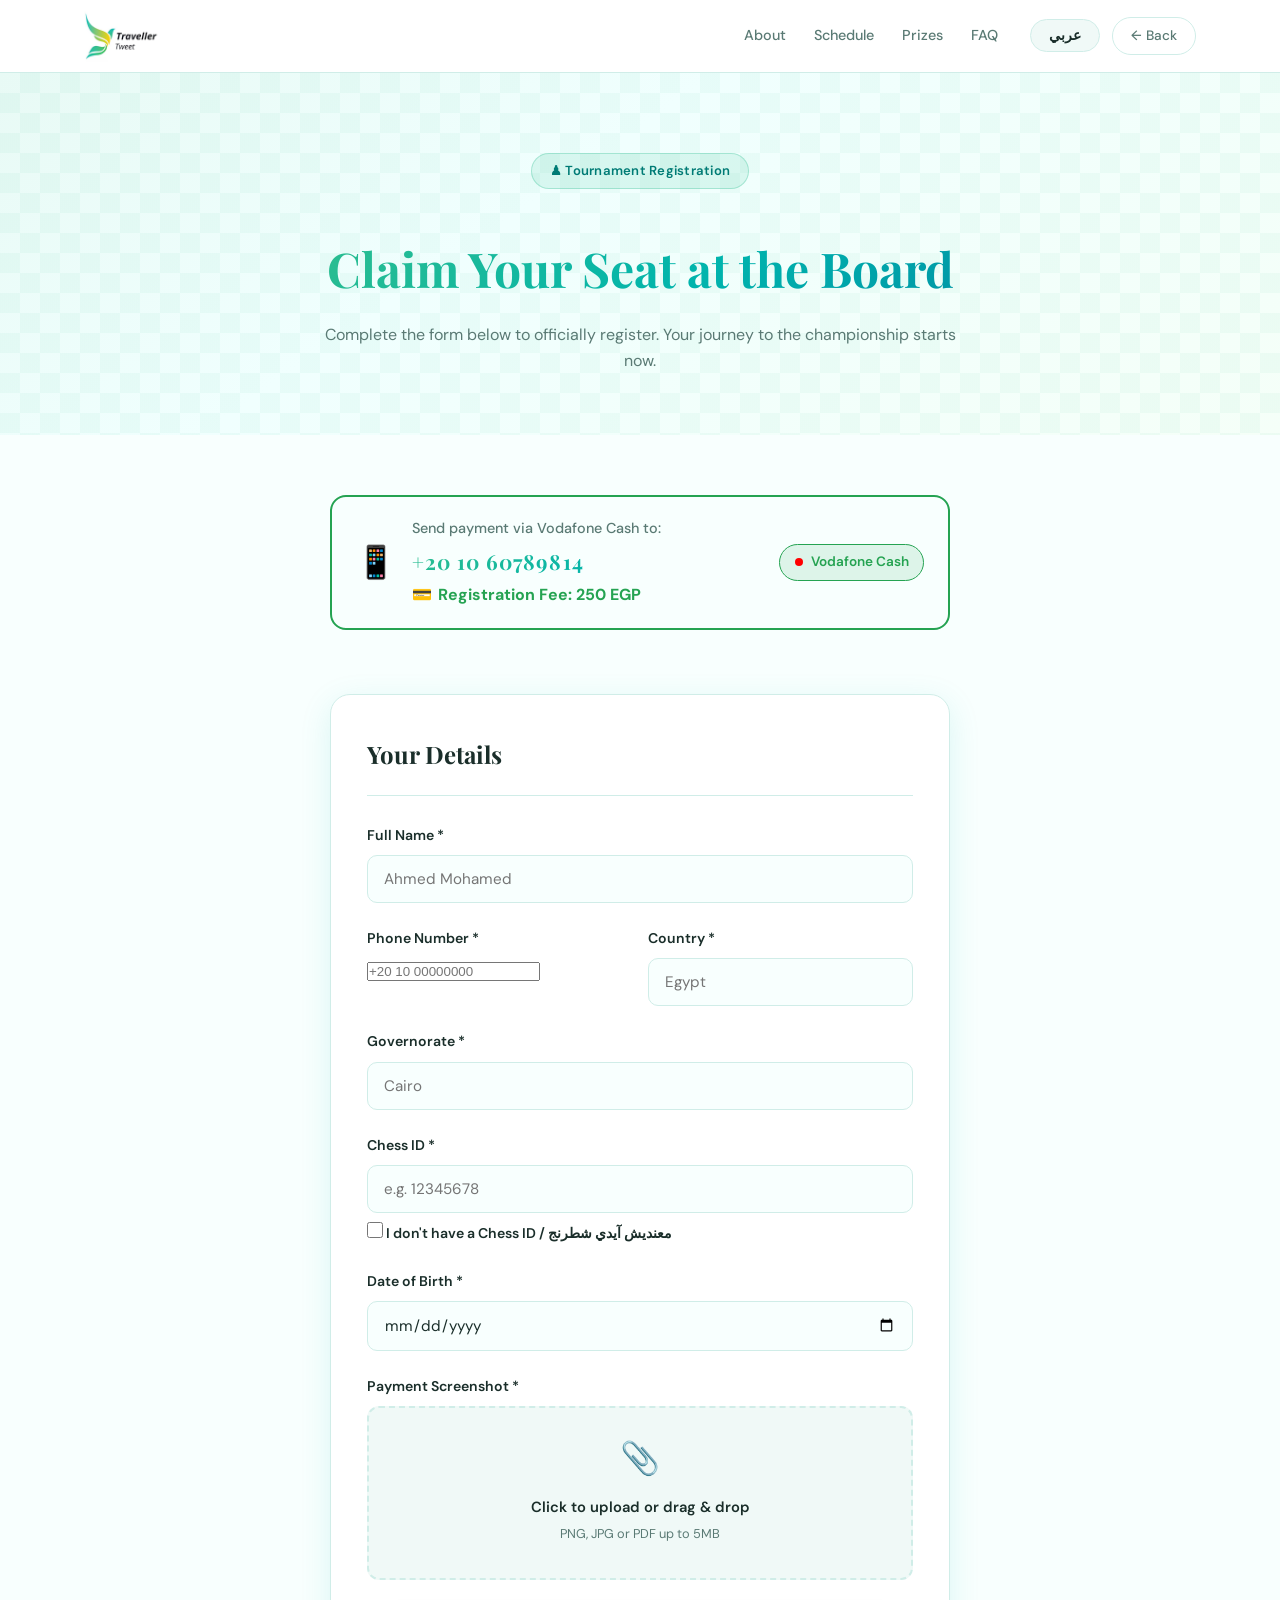
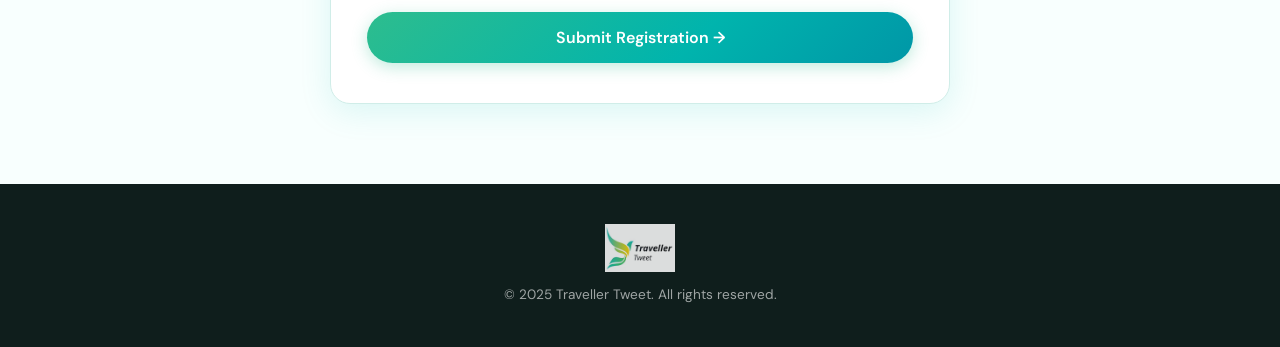
==== commit 382251bb: "Add files via upload" ====
--- a/join.html
+++ b/join.html
@@ -8,12 +8,13 @@
   <link href="https://fonts.googleapis.com/css2?family=Playfair+Display:wght@700;900&family=DM+Sans:wght@300;400;500;600&family=Cairo:wght@400;600;700;900&display=swap" rel="stylesheet"/>
 
   <style>
-    /* ── Payment Box ───────────────────────────────────────────── */
+    /* ── Payment Box ─────────────────────────────────────────────── */
     .payment-box {
       display: flex;
       align-items: center;
       gap: 1rem;
-      background: linear-gradient(135deg, #1a7a3c 0%, #25a352 100%);
+      background: transparent;
+      border: 2px solid #25a352;
       border-radius: 16px;
       padding: 1.25rem 1.5rem;
       margin-bottom: 2rem;
@@ -21,29 +22,23 @@
       width: 100%;
       box-sizing: border-box;
     }
-    .payment-icon {
-      font-size: 2rem;
-      flex-shrink: 0;
-    }
-    .payment-info {
-      flex: 1 1 auto;
-      min-width: 0;
-    }
+    .payment-icon { font-size: 2rem; flex-shrink: 0; }
+    .payment-info { flex: 1 1 auto; min-width: 0; }
     .payment-label {
       margin: 0 0 .2rem;
-      color: rgba(255,255,255,.85);
+      color: var(--text-muted, #888);
       font-size: .9rem;
     }
     .payment-number {
       margin: 0 0 .25rem;
-      color: #fff;
+      color: var(--text, #fff);
       font-size: 1.3rem;
       font-weight: 700;
       letter-spacing: .05em;
     }
     .payment-fee {
       margin: 0;
-      color: #ffe87a;
+      color: #25a352;
       font-size: 1rem;
       font-weight: 700;
       display: flex;
@@ -55,11 +50,11 @@
       display: flex;
       align-items: center;
       gap: .5rem;
-      background: rgba(255,255,255,.18);
-      border: 1px solid rgba(255,255,255,.3);
+      background: rgba(37,163,82,.12);
+      border: 1px solid #25a352;
       border-radius: 50px;
       padding: .4rem .9rem;
-      color: #fff;
+      color: #25a352;
       font-size: .85rem;
       font-weight: 600;
       flex-shrink: 0;
@@ -72,22 +67,20 @@
       display: inline-block;
     }
 
-    /* ── New Fields ─────────────────────────────────────────────── */
+    /* ── Two-column row ──────────────────────────────────────────── */
     .form-row-2 {
       display: grid;
       grid-template-columns: 1fr 1fr;
       gap: 1rem;
     }
-    @media (max-width: 540px) {
-      .form-row-2 { grid-template-columns: 1fr; }
-    }
-
-    /* ── Chess ID / No-ID toggle ────────────────────────────────── */
+    @media (max-width: 540px) { .form-row-2 { grid-template-columns: 1fr; } }
+
+    /* ── Chess ID / no-ID toggle ─────────────────────────────────── */
     .no-id-check {
       display: flex;
       align-items: center;
       gap: .5rem;
-      margin-top: .5rem;
+      margin-top: .6rem;
       cursor: pointer;
       font-size: .88rem;
       color: var(--text-muted, #888);
@@ -100,7 +93,7 @@
     }
     #idCardGroup { display: none; }
 
-    /* ── Upload area (reused style) ──────────────────────────────── */
+    /* ── Upload area ─────────────────────────────────────────────── */
     .upload-area {
       border: 2px dashed var(--border, #333);
       border-radius: 12px;
@@ -111,9 +104,9 @@
     }
     .upload-area:hover,
     .upload-area.drag-over { border-color: var(--accent, #e8c96b); background: rgba(232,201,107,.05); }
-    .upload-area.has-file   { border-color: #2ecc71; }
-
-    /* ── Success card animation ─────────────────────────────────── */
+    .upload-area.has-file  { border-color: #2ecc71; }
+
+    /* ── Success card animation ──────────────────────────────────── */
     @keyframes cardFadeUp {
       from { opacity: 0; transform: translateY(40px) scale(.96); }
       to   { opacity: 1; transform: translateY(0)   scale(1);   }
@@ -140,9 +133,7 @@
       display: flex; align-items: center; justify-content: center;
       box-shadow: 0 8px 32px rgba(37,163,82,.35);
     }
-    .success-check-wrap svg {
-      width: 48px; height: 48px;
-    }
+    .success-check-wrap svg { width: 48px; height: 48px; }
     .success-check-wrap svg polyline {
       stroke: #fff;
       stroke-width: 5;
@@ -201,13 +192,13 @@
   <section class="form-section">
     <div class="form-container">
 
-      <!-- Payment Box -->
+      <!-- ══ Payment Box ══════════════════════════════════════════ -->
       <div class="payment-box">
         <div class="payment-icon">📱</div>
         <div class="payment-info">
-          <p class="payment-label" data-i18n="paymentLabel">Send payment via Vodafone Cash to:</p>
+          <p class="payment-label"  data-i18n="paymentLabel">Send payment via Vodafone Cash to:</p>
           <p class="payment-number" dir="ltr">+20 10 60789814</p>
-          <p class="payment-fee" data-i18n="paymentFee">Registration Fee: 250 EGP</p>
+          <p class="payment-fee"    data-i18n="paymentFee">Registration Fee: 250 EGP</p>
         </div>
         <div class="payment-badge">
           <span class="vf-dot"></span>
@@ -215,7 +206,7 @@
         </div>
       </div>
 
-      <!-- Form -->
+      <!-- ══ Registration Form ════════════════════════════════════ -->
       <div class="reg-form" id="regForm">
         <h2 data-i18n="yourDetails">Your Details</h2>
 
@@ -223,39 +214,44 @@
         <div class="form-group">
           <label for="fullName" data-i18n="fullName">Full Name *</label>
           <input type="text" id="fullName" name="fullName"
-                 data-i18n-placeholder="namePlaceholder" placeholder="Ahmed Mohamed" required/>
+                 data-i18n-placeholder="namePlaceholder"
+                 placeholder="Ahmed Mohamed" required/>
           <span class="err-msg" id="nameErr" data-i18n="nameErr">Full name is required.</span>
         </div>
 
-        <!-- Phone + Country row -->
+        <!-- Phone + Country -->
         <div class="form-row-2">
           <div class="form-group">
             <label for="phone" data-i18n="phone">Phone Number *</label>
             <input type="tel" id="phone" name="phone"
-                   data-i18n-placeholder="phonePlaceholder" placeholder="+20 10 00000000" required/>
+                   data-i18n-placeholder="phonePlaceholder"
+                   placeholder="+20 10 00000000" required/>
             <span class="err-msg" id="phoneErr" data-i18n="phoneErr">Phone number is required.</span>
           </div>
           <div class="form-group">
             <label for="country" data-i18n="country">Country *</label>
             <input type="text" id="country" name="country"
-                   data-i18n-placeholder="countryPlaceholder" placeholder="Egypt" required/>
+                   data-i18n-placeholder="countryPlaceholder"
+                   placeholder="Egypt" required/>
             <span class="err-msg" id="countryErr" data-i18n="countryErr">Country is required.</span>
           </div>
         </div>
 
         <!-- Governorate -->
         <div class="form-group">
-          <label for="governorate" data-i18n="governorate">Governorate *</label>
-          <input type="text" id="governorate" name="governorate"
-                 data-i18n-placeholder="governoratePlaceholder" placeholder="Cairo" required/>
-          <span class="err-msg" id="governorateErr" data-i18n="governorateErr">Governorate is required.</span>
-        </div>
-
-        <!-- Chess ID -->
+          <label for="gov" data-i18n="governorate">Governorate *</label>
+          <input type="text" id="gov" name="gov"
+                 data-i18n-placeholder="governoratePlaceholder"
+                 placeholder="Cairo" required/>
+          <span class="err-msg" id="govErr" data-i18n="governorateErr">Governorate is required.</span>
+        </div>
+
+        <!-- Chess ID (required by default) -->
         <div class="form-group" id="chessIdGroup">
           <label for="chessId" data-i18n="chessIdLabel">Chess ID *</label>
           <input type="text" id="chessId" name="chessId"
-                 data-i18n-placeholder="chessIdPlaceholder" placeholder="e.g. 12345678"/>
+                 data-i18n-placeholder="chessIdPlaceholder"
+                 placeholder="e.g. 12345678"/>
           <span class="err-msg" id="chessIdErr" data-i18n="chessIdErr">Chess ID is required.</span>
 
           <!-- No-ID checkbox -->
@@ -265,10 +261,11 @@
           </label>
         </div>
 
-        <!-- National ID upload (shown only if no Chess ID) -->
+        <!-- ID Card / Birth Certificate (shown only if no Chess ID) -->
         <div class="form-group" id="idCardGroup">
           <label data-i18n="idCardLabel">National ID or Birth Certificate *</label>
-          <p style="font-size:.8rem;color:var(--text-muted,#888);margin:.2rem 0 .6rem" data-i18n="idCardSub">الرقم القومي أو شهادة الميلاد</p>
+          <p style="font-size:.8rem;color:var(--text-muted,#888);margin:.2rem 0 .6rem"
+             data-i18n="idCardSub">الرقم القومي أو شهادة الميلاد</p>
           <div class="upload-area" id="idCardArea"
                onclick="document.getElementById('idCardFile').click()">
             <div class="upload-icon">🪪</div>
@@ -303,7 +300,7 @@
           <span class="err-msg" id="fileErr" data-i18n="fileErr">Payment screenshot is required.</span>
         </div>
 
-        <!-- Submit -->
+        <!-- Submit Button -->
         <button class="btn-primary btn-lg btn-submit" id="submitBtn"
                 onclick="submitForm(event)" data-i18n="submitBtn">
           Submit Registration →
@@ -313,7 +310,7 @@
            text-align:center; color:var(--green, #2ecc71);"></p>
       </div>
 
-      <!-- ✅ Success card -->
+      <!-- ══ Success Card ═════════════════════════════════════════ -->
       <div class="success-card" id="successCard">
         <div class="success-check-wrap">
           <svg viewBox="0 0 52 52" xmlns="http://www.w3.org/2000/svg">
@@ -321,9 +318,7 @@
           </svg>
         </div>
         <h2 data-i18n="successTitle">You're Registered!</h2>
-        <p data-i18n="successMsg">
-          We've received your application. You'll be contacted shortly with confirmation details. Good luck!
-        </p>
+        <p  data-i18n="successMsg">We've received your application. You'll be contacted shortly with confirmation details. Good luck!</p>
         <a href="index.html" class="btn-primary" data-i18n="backToHome">Back to Home</a>
       </div>
 
@@ -341,111 +336,123 @@
   <script type="module" src="script.js"></script>
 
   <script>
-  // ── ① Google Apps Script URL ─────────────────────────────────
-  const GOOGLE_SCRIPT_URL = "https://script.google.com/macros/s/AKfycbxjRsUhPSDvwGCmQASWyXhKKic0Wv-RFQT1J3P06_CB3QSrv6Gf2HxsJ17MmNuFIJTW/exec";
-
-  // ── ② i18n strings ───────────────────────────────────────────
+  // ════════════════════════════════════════════════════════════════
+  //  TRAVELLER TWEET – Join Form Script
+  //  اتعدل بالكامل – متزامن مع Code.gs والـ HTML fields
+  // ════════════════════════════════════════════════════════════════
+
+  // ── ① Google Apps Script Web App URL ─────────────────────────
+  //     بعد ما تـdeploy الـ Code.gs كـ Web App، الصق الـ URL هنا
+  //     (Deploy → New deployment → Web app → Execute as: Me → Anyone)
+  const GOOGLE_SCRIPT_URL = "";   // ← الصق الـ URL هنا
+
+  // ── ② صوت النجاح ──────────────────────────────────────────────
+  //     ضع رابط ملف الـ MP3 بتاعك هنا بين علامتي الاقتباس
+  //     مثال: "https://yoursite.com/sounds/success.mp3"
+  //     أو مسار محلي: "sounds/success.mp3"
+  const SUCCESS_SOUND_URL = "";   // ← ضع رابط الـ MP3 هنا
+
+  // ── ③ i18n strings ────────────────────────────────────────────
   const i18n = {
     en: {
-      about:              "About",
-      schedule:           "Schedule",
-      prizes:             "Prizes",
-      faq:                "FAQ",
-      back:               "← Back",
-      backHome:           "← Home",
-      joinBadge:          "♟ Tournament Registration",
-      joinTitle:          "Claim Your Seat at the Board",
-      joinSub:            "Complete the form below to officially register. Your journey to the championship starts now.",
-      paymentLabel:       "Send payment via Vodafone Cash to:",
-      paymentFee:         "Registration Fee: 250 EGP",
-      vodafoneCash:       "Vodafone Cash",
-      yourDetails:        "Your Details",
-      fullName:           "Full Name *",
-      namePlaceholder:    "Ahmed Mohamed",
-      phone:              "Phone Number *",
-      phonePlaceholder:   "+20 10 00000000",
-      country:            "Country *",
-      countryPlaceholder: "Egypt",
-      governorate:        "Governorate *",
+      about:                  "About",
+      schedule:               "Schedule",
+      prizes:                 "Prizes",
+      faq:                    "FAQ",
+      back:                   "← Back",
+      backHome:               "← Home",
+      joinBadge:              "♟ Tournament Registration",
+      joinTitle:              "Claim Your Seat at the Board",
+      joinSub:                "Complete the form below to officially register. Your journey to the championship starts now.",
+      paymentLabel:           "Send payment via Vodafone Cash to:",
+      paymentFee:             "Registration Fee: 250 EGP",
+      vodafoneCash:           "Vodafone Cash",
+      yourDetails:            "Your Details",
+      fullName:               "Full Name *",
+      namePlaceholder:        "Ahmed Mohamed",
+      phone:                  "Phone Number *",
+      phonePlaceholder:       "+20 10 00000000",
+      country:                "Country *",
+      countryPlaceholder:     "Egypt",
+      governorate:            "Governorate *",
       governoratePlaceholder: "Cairo",
-      chessIdLabel:       "Chess ID *",
-      chessIdPlaceholder: "e.g. 12345678",
-      noIdLabel:          "I don't have a Chess ID / معنديش آيدي شطرنج",
-      idCardLabel:        "National ID or Birth Certificate *",
-      idCardSub:          "الرقم القومي أو شهادة الميلاد",
-      dob:                "Date of Birth *",
-      paymentShot:        "Payment Screenshot *",
-      uploadText:         "Click to upload or drag & drop",
-      uploadSub:          "PNG, JPG or PDF up to 5MB",
-      submitBtn:          "Submit Registration →",
-      nameErr:            "Full name is required.",
-      phoneErr:           "Phone number is required.",
-      countryErr:         "Country is required.",
-      governorateErr:     "Governorate is required.",
-      chessIdErr:         "Chess ID is required.",
-      idCardErr:          "National ID / Birth Certificate is required.",
-      dobErr:             "Date of birth is required.",
-      fileErr:            "Payment screenshot is required.",
-      successTitle:       "You're Registered!",
-      successMsg:         "We've received your application. You'll be contacted shortly with confirmation details. Good luck!",
-      backToHome:         "Back to Home",
-      copyright:          "© 2025 Traveller Tweet. All rights reserved.",
-      sending:            "Sending… please wait",
-      errorGeneric:       "Something went wrong. Please try again.",
-      successStatus:      "✓ Your registration and screenshot were received successfully!",
+      chessIdLabel:           "Chess ID *",
+      chessIdPlaceholder:     "e.g. 12345678",
+      noIdLabel:              "I don't have a Chess ID / معنديش آيدي شطرنج",
+      idCardLabel:            "National ID or Birth Certificate *",
+      idCardSub:              "الرقم القومي أو شهادة الميلاد",
+      dob:                    "Date of Birth *",
+      paymentShot:            "Payment Screenshot *",
+      uploadText:             "Click to upload or drag & drop",
+      uploadSub:              "PNG, JPG or PDF up to 5MB",
+      submitBtn:              "Submit Registration →",
+      nameErr:                "Full name is required.",
+      phoneErr:               "Phone number is required.",
+      countryErr:             "Country is required.",
+      governorateErr:         "Governorate is required.",
+      chessIdErr:             "Chess ID is required.",
+      idCardErr:              "National ID / Birth Certificate is required.",
+      dobErr:                 "Date of birth is required.",
+      fileErr:                "Payment screenshot is required.",
+      successTitle:           "You're Registered!",
+      successMsg:             "We've received your application. You'll be contacted shortly with confirmation details. Good luck!",
+      backToHome:             "Back to Home",
+      copyright:              "© 2025 Traveller Tweet. All rights reserved.",
+      sending:                "Sending… please wait",
+      errorGeneric:           "Something went wrong. Please try again.",
     },
     ar: {
-      about:              "عن البطولة",
-      schedule:           "الجدول",
-      prizes:             "الجوائز",
-      faq:                "الأسئلة الشائعة",
-      back:               "→ رجوع",
-      backHome:           "→ الرئيسية",
-      joinBadge:          "♟ تسجيل البطولة",
-      joinTitle:          "احجز مقعدك على الرقعة",
-      joinSub:            "أكمل النموذج التالي للتسجيل الرسمي. رحلتك نحو البطولة تبدأ الآن.",
-      paymentLabel:       "أرسل الدفع عبر فودافون كاش إلى:",
-      paymentFee:         "رسوم الاشتراك: 250 جنيه مصري",
-      vodafoneCash:       "فودافون كاش",
-      yourDetails:        "بياناتك",
-      fullName:           "الاسم الكامل *",
-      namePlaceholder:    "أحمد محمد",
-      phone:              "رقم الموبايل *",
-      phonePlaceholder:   "+20 10 00000000",
-      country:            "الدولة *",
-      countryPlaceholder: "مصر",
-      governorate:        "المحافظة *",
+      about:                  "عن البطولة",
+      schedule:               "الجدول",
+      prizes:                 "الجوائز",
+      faq:                    "الأسئلة الشائعة",
+      back:                   "→ رجوع",
+      backHome:               "→ الرئيسية",
+      joinBadge:              "♟ تسجيل البطولة",
+      joinTitle:              "احجز مقعدك على الرقعة",
+      joinSub:                "أكمل النموذج التالي للتسجيل الرسمي. رحلتك نحو البطولة تبدأ الآن.",
+      paymentLabel:           "أرسل الدفع عبر فودافون كاش إلى:",
+      paymentFee:             "رسوم الاشتراك: 250 جنيه مصري",
+      vodafoneCash:           "فودافون كاش",
+      yourDetails:            "بياناتك",
+      fullName:               "الاسم الكامل *",
+      namePlaceholder:        "أحمد محمد",
+      phone:                  "رقم الموبايل *",
+      phonePlaceholder:       "+20 10 00000000",
+      country:                "الدولة *",
+      countryPlaceholder:     "مصر",
+      governorate:            "المحافظة *",
       governoratePlaceholder: "القاهرة",
-      chessIdLabel:       "Chess ID *",
-      chessIdPlaceholder: "مثال: 12345678",
-      noIdLabel:          "I don't have a Chess ID / معنديش آيدي شطرنج",
-      idCardLabel:        "الرقم القومي أو شهادة الميلاد *",
-      idCardSub:          "National ID or Birth Certificate",
-      dob:                "تاريخ الميلاد *",
-      paymentShot:        "سكرين شوت الدفع *",
-      uploadText:         "انقر للرفع أو اسحب الملف هنا",
-      uploadSub:          "PNG أو JPG أو PDF حتى 5 ميجا",
-      submitBtn:          "إرسال التسجيل ←",
-      nameErr:            "الاسم الكامل مطلوب.",
-      phoneErr:           "رقم الموبايل مطلوب.",
-      countryErr:         "الدولة مطلوبة.",
-      governorateErr:     "المحافظة مطلوبة.",
-      chessIdErr:         "Chess ID مطلوب.",
-      idCardErr:          "الرقم القومي أو شهادة الميلاد مطلوبة.",
-      dobErr:             "تاريخ الميلاد مطلوب.",
-      fileErr:            "سكرين شوت الدفع مطلوب.",
-      successTitle:       "تم تسجيلك!",
-      successMsg:         "استلمنا طلبك وبياناتك بنجاح. سيتم التواصل معك قريباً. حظاً موفقاً!",
-      backToHome:         "العودة للرئيسية",
-      copyright:          "© 2025 Traveller Tweet. جميع الحقوق محفوظة.",
-      sending:            "جاري الإرسال… يرجى الانتظار",
-      errorGeneric:       "حدث خطأ، يرجى المحاولة مرة أخرى.",
-      successStatus:      "✓ تم استلام بياناتك وسكرين الشوت بنجاح!",
+      chessIdLabel:           "Chess ID *",
+      chessIdPlaceholder:     "مثال: 12345678",
+      noIdLabel:              "I don't have a Chess ID / معنديش آيدي شطرنج",
+      idCardLabel:            "الرقم القومي أو شهادة الميلاد *",
+      idCardSub:              "National ID or Birth Certificate",
+      dob:                    "تاريخ الميلاد *",
+      paymentShot:            "سكرين شوت الدفع *",
+      uploadText:             "انقر للرفع أو اسحب الملف هنا",
+      uploadSub:              "PNG أو JPG أو PDF حتى 5 ميجا",
+      submitBtn:              "إرسال التسجيل ←",
+      nameErr:                "الاسم الكامل مطلوب.",
+      phoneErr:               "رقم الموبايل مطلوب.",
+      countryErr:             "الدولة مطلوبة.",
+      governorateErr:         "المحافظة مطلوبة.",
+      chessIdErr:             "Chess ID مطلوب.",
+      idCardErr:              "الرقم القومي أو شهادة الميلاد مطلوبة.",
+      dobErr:                 "تاريخ الميلاد مطلوب.",
+      fileErr:                "سكرين شوت الدفع مطلوب.",
+      successTitle:           "تم تسجيلك!",
+      successMsg:             "استلمنا طلبك وبياناتك بنجاح. سيتم التواصل معك قريباً. حظاً موفقاً!",
+      backToHome:             "العودة للرئيسية",
+      copyright:              "© 2025 Traveller Tweet. جميع الحقوق محفوظة.",
+      sending:                "جاري الإرسال… يرجى الانتظار",
+      errorGeneric:           "حدث خطأ، يرجى المحاولة مرة أخرى.",
     }
   };
 
   let currentLang = localStorage.getItem("lang") || "en";
 
+  // ── ④ تطبيق اللغة ─────────────────────────────────────────────
   function applyLang(lang) {
     currentLang = lang;
     localStorage.setItem("lang", lang);
@@ -469,124 +476,161 @@
 
   applyLang(currentLang);
 
-  // ── ③ Chess ID / No-ID toggle ─────────────────────────────────
+  // ── ⑤ Chess ID / no-ID toggle ─────────────────────────────────
   function toggleChessId() {
-    const checked = document.getElementById("noIdCheck").checked;
+    const checked    = document.getElementById("noIdCheck").checked;
     const chessInput = document.getElementById("chessId");
-    const idCardGroup = document.getElementById("idCardGroup");
+    const idGroup    = document.getElementById("idCardGroup");
 
     if (checked) {
-      chessInput.removeAttribute("required");
+      // أخفِ Chess ID وخليه غير إجباري
       chessInput.value = "";
       chessInput.disabled = true;
       chessInput.style.opacity = ".4";
-      idCardGroup.style.display = "block";
+      document.getElementById("chessIdErr").style.display = "none";
+      // أظهر خانة رفع الـ ID
+      idGroup.style.display = "block";
     } else {
-      chessInput.setAttribute("required", "");
+      // أعد Chess ID إجبارياً
       chessInput.disabled = false;
       chessInput.style.opacity = "1";
-      idCardGroup.style.display = "none";
+      // أخفِ خانة الـ ID وامسح الملف
+      idGroup.style.display = "none";
       document.getElementById("idCardFile").value = "";
       document.getElementById("idCardFileName").textContent = "";
       document.getElementById("idCardArea").classList.remove("has-file");
-    }
-  }
-
-  // ── ④ Drag & Drop – payment screenshot ───────────────────────
+      document.getElementById("idCardErr").style.display = "none";
+    }
+  }
+
+  // ── ⑥ Drag & Drop – Payment Screenshot ───────────────────────
   const uploadArea = document.getElementById("uploadArea");
-  uploadArea.addEventListener("dragover", e => { e.preventDefault(); uploadArea.classList.add("drag-over"); });
-  uploadArea.addEventListener("dragleave", () => uploadArea.classList.remove("drag-over"));
+
+  uploadArea.addEventListener("dragover", e => {
+    e.preventDefault();
+    uploadArea.classList.add("drag-over");
+  });
+  uploadArea.addEventListener("dragleave", () => {
+    uploadArea.classList.remove("drag-over");
+  });
   uploadArea.addEventListener("drop", e => {
     e.preventDefault();
     uploadArea.classList.remove("drag-over");
     const file = e.dataTransfer.files[0];
-    if (file) { document.getElementById("paymentFile").files = e.dataTransfer.files; showFileName(file.name); }
+    if (file) {
+      document.getElementById("paymentFile").files = e.dataTransfer.files;
+      showFileName(file.name);
+    }
   });
 
-  // Drag & Drop – ID card
+  // ── ⑦ Drag & Drop – ID Card ───────────────────────────────────
   const idCardArea = document.getElementById("idCardArea");
-  idCardArea.addEventListener("dragover", e => { e.preventDefault(); idCardArea.classList.add("drag-over"); });
-  idCardArea.addEventListener("dragleave", () => idCardArea.classList.remove("drag-over"));
+
+  idCardArea.addEventListener("dragover", e => {
+    e.preventDefault();
+    idCardArea.classList.add("drag-over");
+  });
+  idCardArea.addEventListener("dragleave", () => {
+    idCardArea.classList.remove("drag-over");
+  });
   idCardArea.addEventListener("drop", e => {
     e.preventDefault();
     idCardArea.classList.remove("drag-over");
     const file = e.dataTransfer.files[0];
-    if (file) { document.getElementById("idCardFile").files = e.dataTransfer.files; showIdFileName(file.name); }
+    if (file) {
+      document.getElementById("idCardFile").files = e.dataTransfer.files;
+      showIdFileName(file.name);
+    }
   });
 
-  function handleFile(input)   { if (input.files[0]) showFileName(input.files[0].name); }
-  function handleIdFile(input) { if (input.files[0]) showIdFileName(input.files[0].name); }
+  // ── ⑧ File handlers ───────────────────────────────────────────
+  function handleFile(input) {
+    if (input.files[0]) showFileName(input.files[0].name);
+  }
+
+  function handleIdFile(input) {
+    if (input.files[0]) showIdFileName(input.files[0].name);
+  }
 
   function showFileName(name) {
     const fn = document.getElementById("fileName");
-    fn.textContent = "✓ " + name; fn.style.color = "var(--green, #2ecc71)";
+    fn.textContent = "✓ " + name;
+    fn.style.color = "var(--green, #2ecc71)";
     uploadArea.classList.add("has-file");
     document.getElementById("fileErr").style.display = "none";
   }
+
   function showIdFileName(name) {
     const fn = document.getElementById("idCardFileName");
-    fn.textContent = "✓ " + name; fn.style.color = "var(--green, #2ecc71)";
+    fn.textContent = "✓ " + name;
+    fn.style.color = "var(--green, #2ecc71)";
     idCardArea.classList.add("has-file");
     document.getElementById("idCardErr").style.display = "none";
   }
 
-  // ── ⑤ File → base64 ──────────────────────────────────────────
+  // ── ⑨ File → base64 ───────────────────────────────────────────
   function fileToBase64(file) {
     return new Promise((resolve, reject) => {
       const reader = new FileReader();
-      reader.onload  = () => resolve(reader.result);
+      reader.onload  = () => resolve(reader.result); // كامل data-URL
       reader.onerror = reject;
       reader.readAsDataURL(file);
     });
   }
 
-  // ── ⑥ Submit ─────────────────────────────────────────────────
+  // ── ⑩ Submit Form ─────────────────────────────────────────────
   async function submitForm(e) {
     e.preventDefault();
 
-    const t          = i18n[currentLang];
-    const submitBtn  = document.getElementById("submitBtn");
-    const statusMsg  = document.getElementById("statusMsg");
-    const noId       = document.getElementById("noIdCheck").checked;
-
-    // Reset errors
+    const t         = i18n[currentLang];
+    const submitBtn = document.getElementById("submitBtn");
+    const statusMsg = document.getElementById("statusMsg");
+
+    // ── Reset errors ───────────────────────────────────────────
     document.querySelectorAll(".err-msg").forEach(m => m.style.display = "none");
-    document.querySelectorAll("input").forEach(i => i.classList.remove("input-err"));
+    document.querySelectorAll("input").forEach(inp => inp.classList.remove("input-err"));
     statusMsg.style.display = "none";
 
     let valid = true;
-    function require(id, errId) {
-      const el = document.getElementById(id);
-      if (!el.value.trim()) {
-        el.classList.add("input-err");
-        document.getElementById(errId).style.display = "block";
+
+    // Helper: يشيل الحقل من الـ DOM ويبين رسالة الخطأ
+    function requireField(inputId, errId) {
+      const el = document.getElementById(inputId);
+      if (!el || !el.value.trim()) {
+        if (el) el.classList.add("input-err");
+        const errEl = document.getElementById(errId);
+        if (errEl) errEl.style.display = "block";
         valid = false;
       }
     }
 
-    require("fullName",    "nameErr");
-    require("phone",       "phoneErr");
-    require("country",     "countryErr");
-    require("governorate", "governorateErr");
-    require("dob",         "dobErr");
-
-    // Chess ID required only if checkbox is NOT ticked
+    // ── Validate الحقول الثابتة الإجبارية ─────────────────────
+    requireField("fullName",  "nameErr");
+    requireField("phone",     "phoneErr");
+    requireField("country",   "countryErr");
+    requireField("gov",       "govErr");      // ID في الـ HTML هو "gov"
+    requireField("dob",       "dobErr");
+
+    // ── Validate Chess ID أو الـ ID Card (حسب الـ Checkbox) ───
+    const noId = document.getElementById("noIdCheck").checked;
+
     if (!noId) {
+      // Chess ID إجباري لو الـ Checkbox مش متيك
       const chessVal = document.getElementById("chessId").value.trim();
       if (!chessVal) {
         document.getElementById("chessId").classList.add("input-err");
         document.getElementById("chessIdErr").style.display = "block";
         valid = false;
       }
-    }
-
-    // ID card required if checkbox IS ticked
-    if (noId && !document.getElementById("idCardFile").files[0]) {
-      document.getElementById("idCardErr").style.display = "block";
-      valid = false;
-    }
-
-    // Payment screenshot always required
+    } else {
+      // ID Card إجباري لو اختار "معنديش Chess ID"
+      if (!document.getElementById("idCardFile").files[0]) {
+        document.getElementById("idCardErr").style.display = "block";
+        valid = false;
+      }
+    }
+
+    // ── Validate Payment Screenshot (دايماً إجباري) ────────────
     if (!document.getElementById("paymentFile").files[0]) {
       document.getElementById("fileErr").style.display = "block";
       valid = false;
@@ -594,18 +638,21 @@
 
     if (!valid) return;
 
-    // No URL fallback
+    // ── لو مفيش URL، أظهر النجاح محلياً فقط (للتجربة) ──────────
     if (!GOOGLE_SCRIPT_URL) {
-      console.warn("GOOGLE_SCRIPT_URL is empty – showing success without saving.");
-      showSuccess(); return;
-    }
-
-    submitBtn.disabled     = true;
-    submitBtn.textContent  = t.sending;
+      console.warn("GOOGLE_SCRIPT_URL فاضي – بيشغل النجاح محلياً بدون حفظ.");
+      showSuccess();
+      return;
+    }
+
+    // ── Disable الزر وأظهر Loading ────────────────────────────
+    submitBtn.disabled    = true;
+    submitBtn.textContent = t.sending;
 
     try {
-      const payFile    = document.getElementById("paymentFile").files[0];
-      const payBase64  = await fileToBase64(payFile);
+      // تحويل الملفات لـ base64
+      const payFile   = document.getElementById("paymentFile").files[0];
+      const payBase64 = await fileToBase64(payFile);
 
       let idCardBase64 = null;
       if (noId) {
@@ -613,27 +660,30 @@
         idCardBase64 = await fileToBase64(idFile);
       }
 
+      // ── بناء الـ Payload – الأسماء متطابقة مع Code.gs ─────────
       const payload = {
         fullName:     document.getElementById("fullName").value.trim(),
         phone:        document.getElementById("phone").value.trim(),
         country:      document.getElementById("country").value.trim(),
-        governorate:  document.getElementById("governorate").value.trim(),
+        gov:          document.getElementById("gov").value.trim(),      // ← "gov" مش "governorate"
         chessId:      noId ? "" : document.getElementById("chessId").value.trim(),
         dob:          document.getElementById("dob").value,
         fileBase64:   payBase64,
         fileName:     payFile.name,
         mimeType:     payFile.type || "image/jpeg",
-        idCardBase64: idCardBase64,
+        idCardBase64: idCardBase64,                                     // null لو عنده Chess ID
       };
 
+      // ── Fetch مع no-cors لتفادي CORS Error مع Google ──────────
       await fetch(GOOGLE_SCRIPT_URL, {
         method:  "POST",
-        mode:    "no-cors",
+        mode:    "no-cors",   // ← مهم جداً مع Google Apps Script
         headers: { "Content-Type": "text/plain;charset=utf-8" },
         body:    JSON.stringify(payload),
       });
 
-      // no-cors returns opaque response – treat reaching here as success
+      // no-cors بترجع opaque response (مش ممكن نقرأها)
+      // الوصول لهنا من غير exception = النجاح
       showSuccess();
 
     } catch (err) {
@@ -646,14 +696,38 @@
     }
   }
 
-  // ── ⑦ Show success with animation ────────────────────────────
+  // ── ⑪ Success – Animation + Sound ────────────────────────────
   function showSuccess() {
+    // أخفِ الفورم
     document.getElementById("regForm").style.display = "none";
+
+    // أظهر كارت النجاح مع الأنيميشن
     const card = document.getElementById("successCard");
     card.style.display = "flex";
-    // Trigger animation on next frame
-    requestAnimationFrame(() => requestAnimationFrame(() => card.classList.add("visible")));
+    // requestAnimationFrame المزدوج يضمن إن الـ display:flex اتطبق الأول
+    requestAnimationFrame(() => {
+      requestAnimationFrame(() => {
+        card.classList.add("visible");
+      });
+    });
+
+    // أعد تطبيق الترجمة على الكارت
     applyLang(currentLang);
+
+    // ── شغّل صوت النجاح لو فيه URL ────────────────────────────
+    if (SUCCESS_SOUND_URL) {
+      try {
+        const audio = new Audio(SUCCESS_SOUND_URL);
+        audio.volume = 0.8;   // مستوى الصوت (0.0 → 1.0)
+        audio.play().catch(err => {
+          // بعض المتصفحات بتحتاج تفاعل من المستخدم قبل تشغيل الصوت
+          console.warn("Audio play blocked by browser policy:", err);
+        });
+      } catch (audioErr) {
+        console.warn("Audio error:", audioErr);
+      }
+    }
+
     window.scrollTo({ top: 0, behavior: "smooth" });
   }
   </script>
